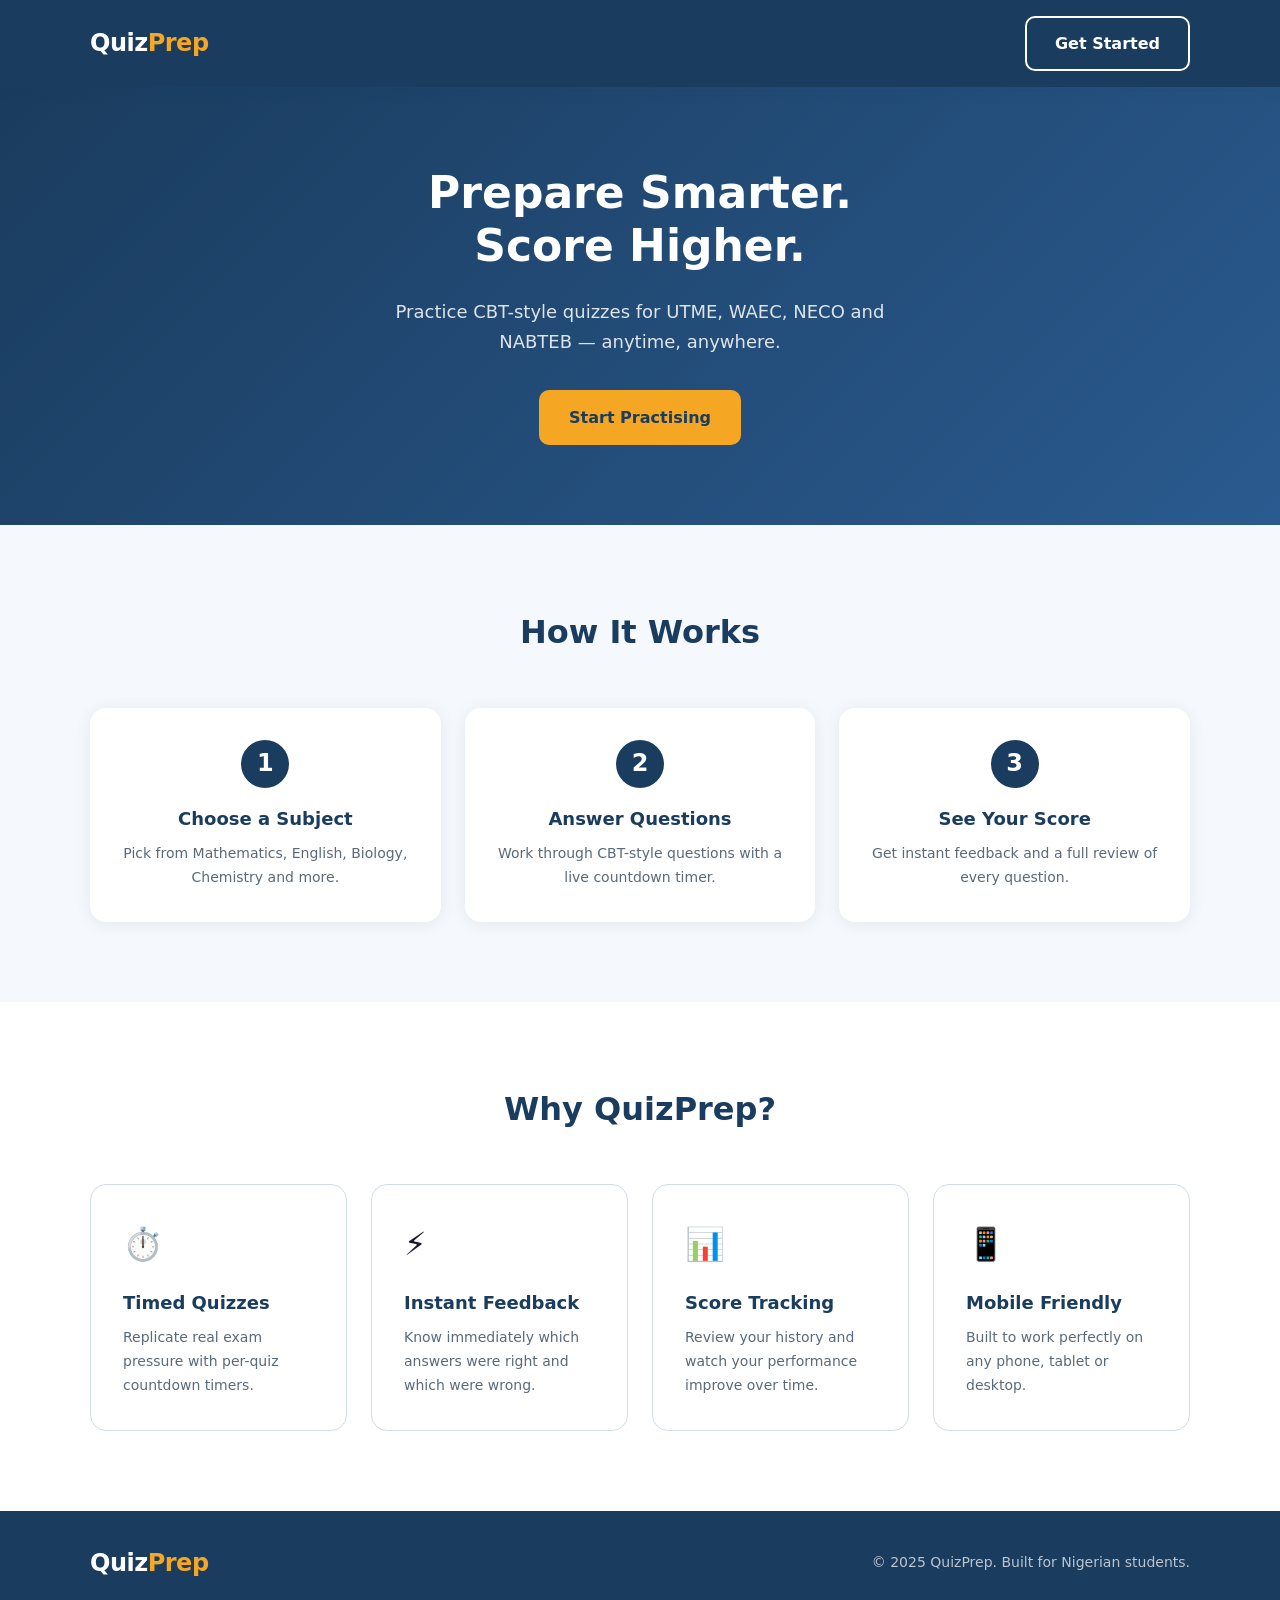
==== index.html @ 582424e6 ""feat: add landing page with hero, how-it-works and features sections"" ====
<!DOCTYPE html>
<html lang="en">
<head>
  <meta charset="UTF-8">
  <meta name="viewport" content="width=device-width, initial-scale=1.0">
  <meta name="description" content="Practice CBT-style quizzes for UTME, WAEC, NECO and NABTEB — anytime, anywhere.">
  <title>QuizPrep | Practice. Prepare. Pass.</title>
  <link rel="stylesheet" href="css/style.css">
</head>
<body>

  <!-- ── Navigation ── -->
  <nav class="nav">
    <div class="container nav__inner">
      <a href="index.html" class="nav__logo">Quiz<span>Prep</span></a>
      <a href="login.html" class="btn btn--outline">Get Started</a>
    </div>
  </nav>

  <!-- ── Hero ── -->
  <header class="hero">
    <div class="container hero__inner">
      <h1 class="hero__title">Prepare Smarter.<br>Score Higher.</h1>
      <p class="hero__sub">
        Practice CBT-style quizzes for UTME, WAEC, NECO and NABTEB —
        anytime, anywhere.
      </p>
      <a href="quiz-select.html" class="btn btn--primary">Start Practising</a>
    </div>
  </header>

  <!-- ── How It Works ── -->
  <section class="section how">
    <div class="container">
      <h2 class="section__title">How It Works</h2>
      <div class="how__grid">

        <div class="how__card">
          <div class="how__num">1</div>
          <h3 class="how__heading">Choose a Subject</h3>
          <p class="how__text">
            Pick from Mathematics, English, Biology, Chemistry and more.
          </p>
        </div>

        <div class="how__card">
          <div class="how__num">2</div>
          <h3 class="how__heading">Answer Questions</h3>
          <p class="how__text">
            Work through CBT-style questions with a live countdown timer.
          </p>
        </div>

        <div class="how__card">
          <div class="how__num">3</div>
          <h3 class="how__heading">See Your Score</h3>
          <p class="how__text">
            Get instant feedback and a full review of every question.
          </p>
        </div>

      </div>
    </div>
  </section>

  <!-- ── Features ── -->
  <section class="section features">
    <div class="container">
      <h2 class="section__title">Why QuizPrep?</h2>
      <div class="features__grid">

        <div class="feature__card">
          <div class="feature__icon">⏱️</div>
          <h3 class="feature__title">Timed Quizzes</h3>
          <p class="feature__text">
            Replicate real exam pressure with per-quiz countdown timers.
          </p>
        </div>

        <div class="feature__card">
          <div class="feature__icon">⚡</div>
          <h3 class="feature__title">Instant Feedback</h3>
          <p class="feature__text">
            Know immediately which answers were right and which were wrong.
          </p>
        </div>

        <div class="feature__card">
          <div class="feature__icon">📊</div>
          <h3 class="feature__title">Score Tracking</h3>
          <p class="feature__text">
            Review your history and watch your performance improve over time.
          </p>
        </div>

        <div class="feature__card">
          <div class="feature__icon">📱</div>
          <h3 class="feature__title">Mobile Friendly</h3>
          <p class="feature__text">
            Built to work perfectly on any phone, tablet or desktop.
          </p>
        </div>

      </div>
    </div>
  </section>

  <!-- ── Footer ── -->
  <footer class="footer">
    <div class="container footer__inner">
      <a href="index.html" class="nav__logo">Quiz<span>Prep</span></a>
      <p class="footer__copy">&copy; 2025 QuizPrep. Built for Nigerian students.</p>
    </div>
  </footer>

</body>
</html>
---- css/style.css ----
/* =============================================
   QUIZPREP — Global Stylesheet
   Stage 1: Landing Page
   ============================================= */

/* ── 1. Design Tokens ── */
:root {
  /* Brand colours */
  --color-primary:       #1A3C5E;
  --color-primary-light: #2a5a8f;
  --color-accent:        #F5A623;
  --color-accent-dark:   #d4891a;

  /* Surface colours */
  --color-bg:            #ffffff;
  --color-bg-alt:        #f5f8fc;
  --color-border:        #d0dce8;

  /* Text colours */
  --color-text:          #1a1a2e;
  --color-text-muted:    #5a6a7a;
  --color-white:         #ffffff;

  /* Typography */
  --font-base: 'Segoe UI', system-ui, -apple-system, sans-serif;
  --fs-sm:   0.875rem;
  --fs-base: 1rem;
  --fs-lg:   1.125rem;
  --fs-xl:   1.5rem;
  --fs-2xl:  2rem;
  --fs-3xl:  2.75rem;

  /* Spacing scale */
  --space-xs:  0.5rem;
  --space-sm:  1rem;
  --space-md:  1.5rem;
  --space-lg:  2rem;
  --space-xl:  3rem;
  --space-2xl: 5rem;

  /* Misc */
  --container-max: 1100px;
  --radius-sm:  6px;
  --radius-md:  10px;
  --radius-lg:  16px;
  --shadow:     0 2px 16px rgba(26, 60, 94, 0.08);
  --transition: 0.2s ease;
}

/* ── 2. Reset ── */
*, *::before, *::after {
  box-sizing: border-box;
  margin: 0;
  padding: 0;
}

html { scroll-behavior: smooth; }

body {
  font-family: var(--font-base);
  font-size: var(--fs-base);
  color: var(--color-text);
  background: var(--color-bg);
  line-height: 1.7;
}

a { text-decoration: none; color: inherit; }
img { max-width: 100%; display: block; }

/* ── 3. Layout Utility ── */
.container {
  width: 90%;
  max-width: var(--container-max);
  margin-inline: auto;
}

/* ── 4. Buttons ── */
.btn {
  display: inline-block;
  padding: 0.75rem 1.75rem;
  border-radius: var(--radius-md);
  font-size: var(--fs-base);
  font-weight: 600;
  cursor: pointer;
  transition: all var(--transition);
  border: 2px solid transparent;
}

.btn--primary {
  background: var(--color-accent);
  color: var(--color-primary);
  border-color: var(--color-accent);
}
.btn--primary:hover {
  background: var(--color-accent-dark);
  border-color: var(--color-accent-dark);
  transform: translateY(-2px);
}

.btn--outline {
  background: transparent;
  color: var(--color-white);
  border-color: var(--color-white);
}
.btn--outline:hover {
  background: var(--color-white);
  color: var(--color-primary);
}

/* ── 5. Navigation ── */
.nav {
  background: var(--color-primary);
  padding: var(--space-sm) 0;
  position: sticky;
  top: 0;
  z-index: 100;
  box-shadow: var(--shadow);
}

.nav__inner {
  display: flex;
  align-items: center;
  justify-content: space-between;
}

.nav__logo {
  font-size: var(--fs-xl);
  font-weight: 800;
  color: var(--color-white);
  letter-spacing: -0.5px;
}
.nav__logo span { color: var(--color-accent); }

/* ── 6. Hero ── */
.hero {
  background: linear-gradient(
    135deg,
    var(--color-primary) 0%,
    var(--color-primary-light) 100%
  );
  color: var(--color-white);
  padding: var(--space-2xl) 0;
  text-align: center;
}

.hero__inner { max-width: 700px; }

.hero__title {
  font-size: var(--fs-3xl);
  font-weight: 800;
  line-height: 1.2;
  margin-bottom: var(--space-md);
}

.hero__sub {
  font-size: var(--fs-lg);
  color: rgba(255, 255, 255, 0.85);
  max-width: 560px;
  margin-inline: auto;
  margin-bottom: var(--space-lg);
}

/* ── 7. Section Base ── */
.section { padding: var(--space-2xl) 0; }

.section__title {
  font-size: var(--fs-2xl);
  font-weight: 700;
  color: var(--color-primary);
  text-align: center;
  margin-bottom: var(--space-xl);
}

/* ── 8. How It Works ── */
.how { background: var(--color-bg-alt); }

.how__grid {
  display: grid;
  grid-template-columns: repeat(auto-fit, minmax(220px, 1fr));
  gap: var(--space-md);
}

.how__card {
  background: var(--color-bg);
  border-radius: var(--radius-lg);
  padding: var(--space-lg);
  text-align: center;
  box-shadow: var(--shadow);
  transition: transform var(--transition);
}
.how__card:hover { transform: translateY(-4px); }

.how__num {
  width: 48px;
  height: 48px;
  border-radius: 50%;
  background: var(--color-primary);
  color: var(--color-white);
  font-size: var(--fs-xl);
  font-weight: 700;
  display: flex;
  align-items: center;
  justify-content: center;
  margin: 0 auto var(--space-sm);
}

.how__heading {
  font-size: var(--fs-lg);
  font-weight: 600;
  color: var(--color-primary);
  margin-bottom: var(--space-xs);
}
.how__text { color: var(--color-text-muted); font-size: var(--fs-sm); }

/* ── 9. Features ── */
.features__grid {
  display: grid;
  grid-template-columns: repeat(auto-fit, minmax(220px, 1fr));
  gap: var(--space-md);
}

.feature__card {
  background: var(--color-bg);
  border: 1px solid var(--color-border);
  border-radius: var(--radius-lg);
  padding: var(--space-lg);
  transition: all var(--transition);
}
.feature__card:hover {
  border-color: var(--color-primary);
  box-shadow: var(--shadow);
  transform: translateY(-2px);
}

.feature__icon { font-size: 2rem; margin-bottom: var(--space-sm); }

.feature__title {
  font-size: var(--fs-lg);
  font-weight: 600;
  color: var(--color-primary);
  margin-bottom: var(--space-xs);
}
.feature__text { color: var(--color-text-muted); font-size: var(--fs-sm); }

/* ── 10. Footer ── */
.footer {
  background: var(--color-primary);
  color: var(--color-white);
  padding: var(--space-lg) 0;
}

.footer__inner {
  display: flex;
  align-items: center;
  justify-content: space-between;
  flex-wrap: wrap;
  gap: var(--space-sm);
}
.footer__copy { color: rgba(255, 255, 255, 0.7); font-size: var(--fs-sm); }

/* ── 11. Responsive ── */
@media (max-width: 600px) {
  .hero__title  { font-size: var(--fs-2xl); }
  .hero__sub    { font-size: var(--fs-base); }
  .section__title { font-size: var(--fs-xl); }
  .footer__inner  {
    flex-direction: column;
    text-align: center;
  }
}
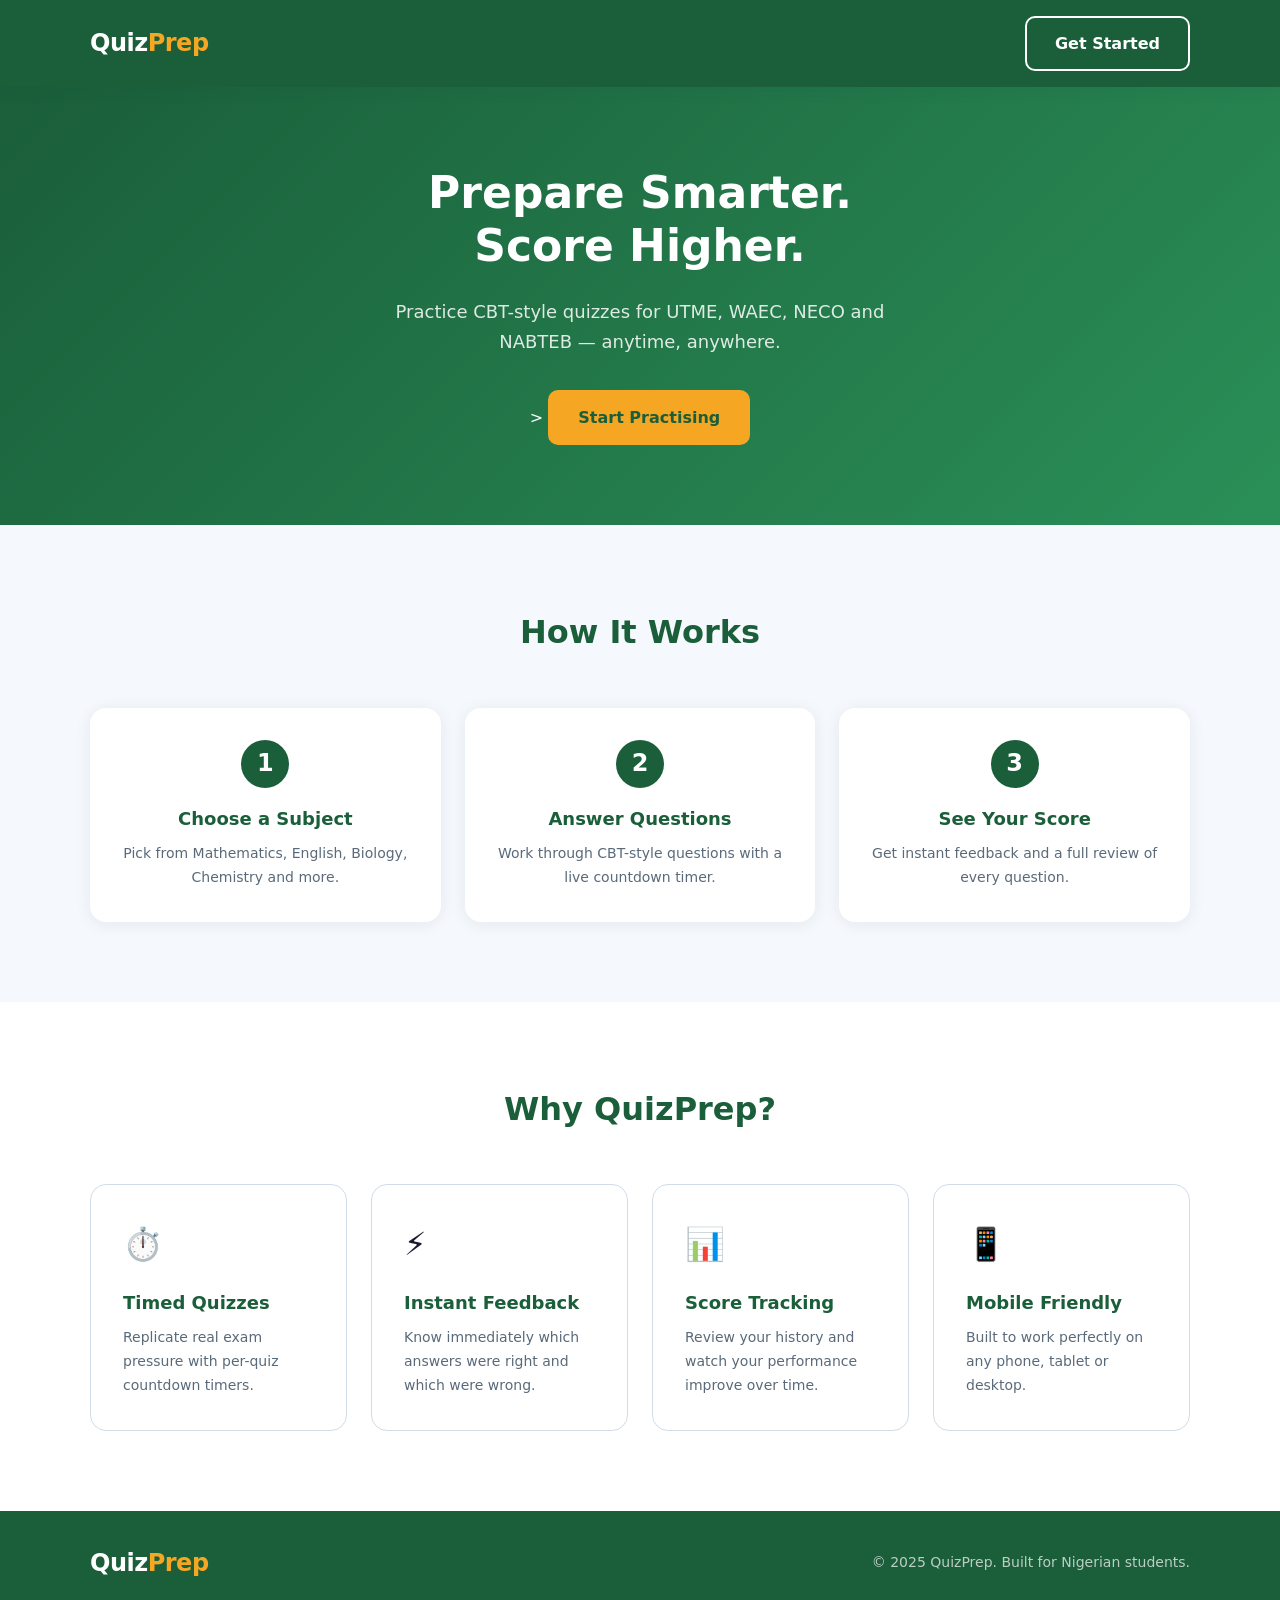
==== commit 4abc7f2b: "feat: add login and registration with localStorage auth and route protection" ====
--- a/index.html
+++ b/index.html
@@ -1,117 +1,127 @@
-<!DOCTYPE html>
+<!doctype html>
 <html lang="en">
-<head>
-  <meta charset="UTF-8">
-  <meta name="viewport" content="width=device-width, initial-scale=1.0">
-  <meta name="description" content="Practice CBT-style quizzes for UTME, WAEC, NECO and NABTEB — anytime, anywhere.">
-  <title>QuizPrep | Practice. Prepare. Pass.</title>
-  <link rel="stylesheet" href="css/style.css">
-</head>
-<body>
+    <head>
+        <meta charset="UTF-8" />
+        <meta name="viewport" content="width=device-width, initial-scale=1.0" />
+        <meta
+            name="description"
+            content="Practice CBT-style quizzes for UTME, WAEC, NECO and NABTEB — anytime, anywhere."
+        />
+        <title>QuizPrep | Practice. Prepare. Pass.</title>
+        <link rel="stylesheet" href="css/style.css" />
+        <script src="js/app.js"></script>
+    </head>
+    <body>
+        <!-- ── Navigation ── -->
+        <nav class="nav">
+            <div class="container nav__inner">
+                <a href="index.html" class="nav__logo">Quiz<span>Prep</span></a>
+                <a href="login.html" class="btn btn--outline">Get Started</a>
+            </div>
+        </nav>
 
-  <!-- ── Navigation ── -->
-  <nav class="nav">
-    <div class="container nav__inner">
-      <a href="index.html" class="nav__logo">Quiz<span>Prep</span></a>
-      <a href="login.html" class="btn btn--outline">Get Started</a>
-    </div>
-  </nav>
+        <!-- ── Hero ── -->
+        <header class="hero">
+            <div class="container hero__inner">
+                <h1 class="hero__title">Prepare Smarter.<br />Score Higher.</h1>
+                <p class="hero__sub">
+                    Practice CBT-style quizzes for UTME, WAEC, NECO and NABTEB —
+                    anytime, anywhere.
+                </p>
+                >
+                <a href="register.html" class="btn btn--primary"
+                    >Start Practising</a
+                >
+            </div>
+        </header>
 
-  <!-- ── Hero ── -->
-  <header class="hero">
-    <div class="container hero__inner">
-      <h1 class="hero__title">Prepare Smarter.<br>Score Higher.</h1>
-      <p class="hero__sub">
-        Practice CBT-style quizzes for UTME, WAEC, NECO and NABTEB —
-        anytime, anywhere.
-      </p>
-      <a href="quiz-select.html" class="btn btn--primary">Start Practising</a>
-    </div>
-  </header>
+        <!-- ── How It Works ── -->
+        <section class="section how">
+            <div class="container">
+                <h2 class="section__title">How It Works</h2>
+                <div class="how__grid">
+                    <div class="how__card">
+                        <div class="how__num">1</div>
+                        <h3 class="how__heading">Choose a Subject</h3>
+                        <p class="how__text">
+                            Pick from Mathematics, English, Biology, Chemistry
+                            and more.
+                        </p>
+                    </div>
 
-  <!-- ── How It Works ── -->
-  <section class="section how">
-    <div class="container">
-      <h2 class="section__title">How It Works</h2>
-      <div class="how__grid">
+                    <div class="how__card">
+                        <div class="how__num">2</div>
+                        <h3 class="how__heading">Answer Questions</h3>
+                        <p class="how__text">
+                            Work through CBT-style questions with a live
+                            countdown timer.
+                        </p>
+                    </div>
 
-        <div class="how__card">
-          <div class="how__num">1</div>
-          <h3 class="how__heading">Choose a Subject</h3>
-          <p class="how__text">
-            Pick from Mathematics, English, Biology, Chemistry and more.
-          </p>
-        </div>
+                    <div class="how__card">
+                        <div class="how__num">3</div>
+                        <h3 class="how__heading">See Your Score</h3>
+                        <p class="how__text">
+                            Get instant feedback and a full review of every
+                            question.
+                        </p>
+                    </div>
+                </div>
+            </div>
+        </section>
 
-        <div class="how__card">
-          <div class="how__num">2</div>
-          <h3 class="how__heading">Answer Questions</h3>
-          <p class="how__text">
-            Work through CBT-style questions with a live countdown timer.
-          </p>
-        </div>
+        <!-- ── Features ── -->
+        <section class="section features">
+            <div class="container">
+                <h2 class="section__title">Why QuizPrep?</h2>
+                <div class="features__grid">
+                    <div class="feature__card">
+                        <div class="feature__icon">⏱️</div>
+                        <h3 class="feature__title">Timed Quizzes</h3>
+                        <p class="feature__text">
+                            Replicate real exam pressure with per-quiz countdown
+                            timers.
+                        </p>
+                    </div>
 
-        <div class="how__card">
-          <div class="how__num">3</div>
-          <h3 class="how__heading">See Your Score</h3>
-          <p class="how__text">
-            Get instant feedback and a full review of every question.
-          </p>
-        </div>
+                    <div class="feature__card">
+                        <div class="feature__icon">⚡</div>
+                        <h3 class="feature__title">Instant Feedback</h3>
+                        <p class="feature__text">
+                            Know immediately which answers were right and which
+                            were wrong.
+                        </p>
+                    </div>
 
-      </div>
-    </div>
-  </section>
+                    <div class="feature__card">
+                        <div class="feature__icon">📊</div>
+                        <h3 class="feature__title">Score Tracking</h3>
+                        <p class="feature__text">
+                            Review your history and watch your performance
+                            improve over time.
+                        </p>
+                    </div>
 
-  <!-- ── Features ── -->
-  <section class="section features">
-    <div class="container">
-      <h2 class="section__title">Why QuizPrep?</h2>
-      <div class="features__grid">
+                    <div class="feature__card">
+                        <div class="feature__icon">📱</div>
+                        <h3 class="feature__title">Mobile Friendly</h3>
+                        <p class="feature__text">
+                            Built to work perfectly on any phone, tablet or
+                            desktop.
+                        </p>
+                    </div>
+                </div>
+            </div>
+        </section>
 
-        <div class="feature__card">
-          <div class="feature__icon">⏱️</div>
-          <h3 class="feature__title">Timed Quizzes</h3>
-          <p class="feature__text">
-            Replicate real exam pressure with per-quiz countdown timers.
-          </p>
-        </div>
-
-        <div class="feature__card">
-          <div class="feature__icon">⚡</div>
-          <h3 class="feature__title">Instant Feedback</h3>
-          <p class="feature__text">
-            Know immediately which answers were right and which were wrong.
-          </p>
-        </div>
-
-        <div class="feature__card">
-          <div class="feature__icon">📊</div>
-          <h3 class="feature__title">Score Tracking</h3>
-          <p class="feature__text">
-            Review your history and watch your performance improve over time.
-          </p>
-        </div>
-
-        <div class="feature__card">
-          <div class="feature__icon">📱</div>
-          <h3 class="feature__title">Mobile Friendly</h3>
-          <p class="feature__text">
-            Built to work perfectly on any phone, tablet or desktop.
-          </p>
-        </div>
-
-      </div>
-    </div>
-  </section>
-
-  <!-- ── Footer ── -->
-  <footer class="footer">
-    <div class="container footer__inner">
-      <a href="index.html" class="nav__logo">Quiz<span>Prep</span></a>
-      <p class="footer__copy">&copy; 2025 QuizPrep. Built for Nigerian students.</p>
-    </div>
-  </footer>
-
-</body>
-</html>+        <!-- ── Footer ── -->
+        <footer class="footer">
+            <div class="container footer__inner">
+                <a href="index.html" class="nav__logo">Quiz<span>Prep</span></a>
+                <p class="footer__copy">
+                    &copy; 2025 QuizPrep. Built for Nigerian students.
+                </p>
+            </div>
+        </footer>
+    </body>
+</html>
--- a/css/style.css
+++ b/css/style.css
@@ -5,9 +5,9 @@
 
 /* ── 1. Design Tokens ── */
 :root {
-  /* Brand colours */
-  --color-primary:       #1A3C5E;
-  --color-primary-light: #2a5a8f;
+   /* Brand colours */
+  --color-primary:       #1A5E3A;
+  --color-primary-light: #2a8f57;
   --color-accent:        #F5A623;
   --color-accent-dark:   #d4891a;
 
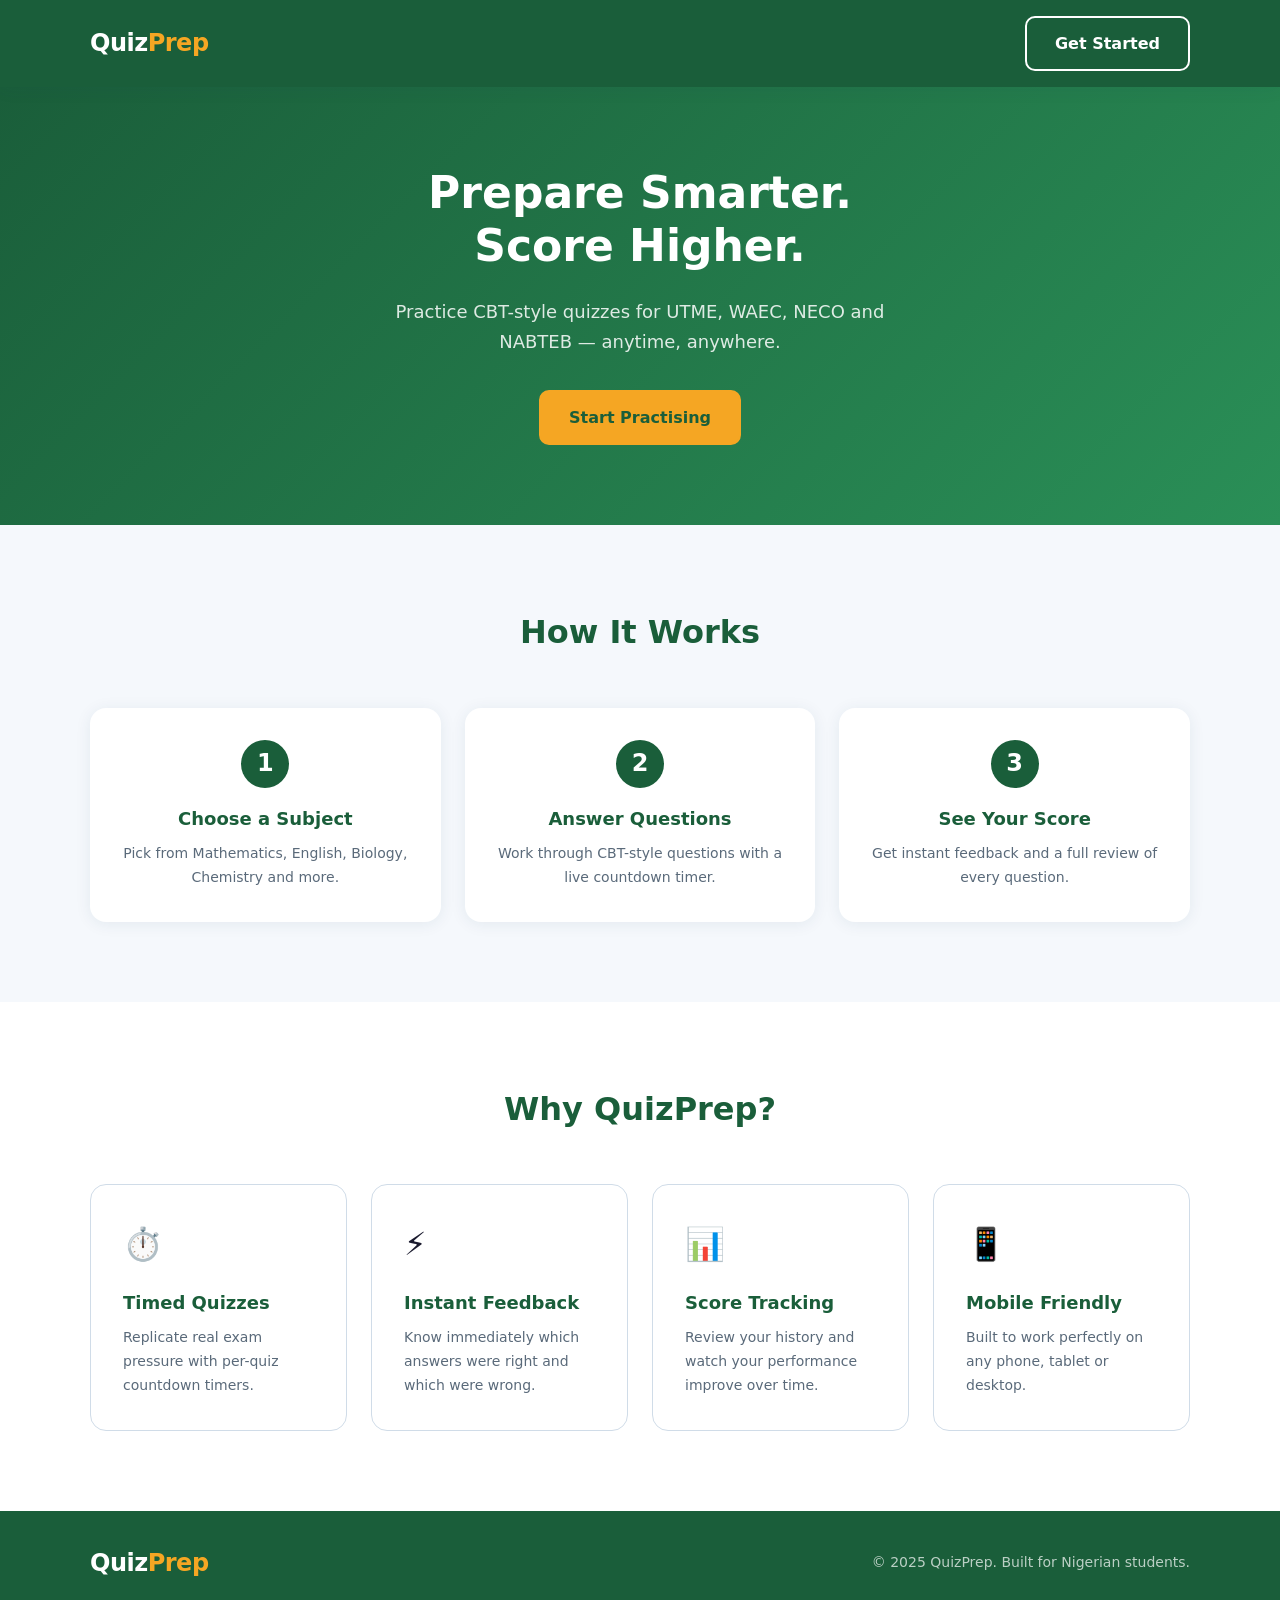
==== commit 6c71c3b0: "feat: update some files." ====
--- a/index.html
+++ b/index.html
@@ -28,7 +28,6 @@
                     Practice CBT-style quizzes for UTME, WAEC, NECO and NABTEB —
                     anytime, anywhere.
                 </p>
-                >
                 <a href="register.html" class="btn btn--primary"
                     >Start Practising</a
                 >
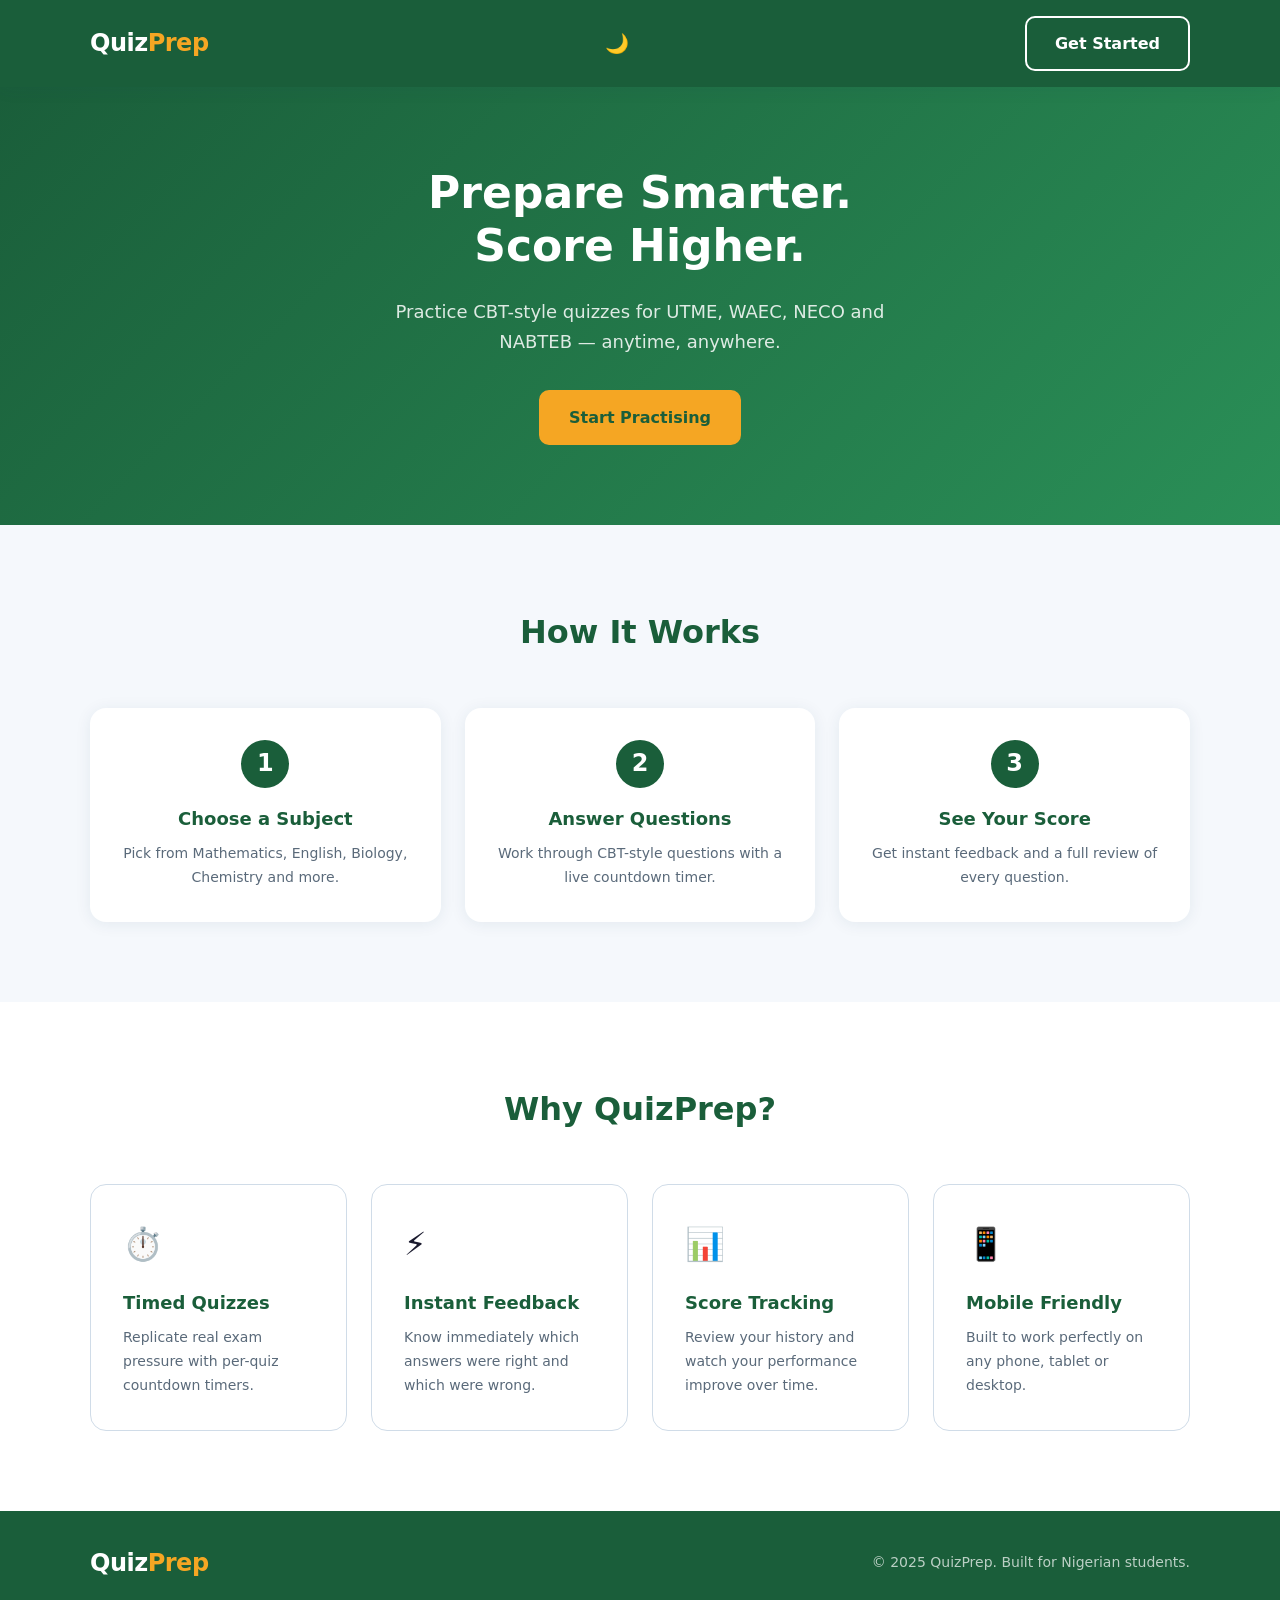
==== commit 1b7fc7b5: "feat: add PWA manifest and service worker for offline support" ====
--- a/index.html
+++ b/index.html
@@ -10,7 +10,9 @@
         <title>QuizPrep | Practice. Prepare. Pass.</title>
         <link rel="stylesheet" href="css/style.css" />
         <script src="js/app.js"></script>
-    </head>
+      <link rel="manifest" href="manifest.json">
+  <meta name="theme-color" content="#1A5E3A">
+</head>
     <body>
         <!-- ── Navigation ── -->
         <nav class="nav">
--- a/css/style.css
+++ b/css/style.css
@@ -5,266 +5,491 @@
 
 /* ── 1. Design Tokens ── */
 :root {
-   /* Brand colours */
-  --color-primary:       #1A5E3A;
-  --color-primary-light: #2a8f57;
-  --color-accent:        #F5A623;
-  --color-accent-dark:   #d4891a;
-
-  /* Surface colours */
-  --color-bg:            #ffffff;
-  --color-bg-alt:        #f5f8fc;
-  --color-border:        #d0dce8;
-
-  /* Text colours */
-  --color-text:          #1a1a2e;
-  --color-text-muted:    #5a6a7a;
-  --color-white:         #ffffff;
-
-  /* Typography */
-  --font-base: 'Segoe UI', system-ui, -apple-system, sans-serif;
-  --fs-sm:   0.875rem;
-  --fs-base: 1rem;
-  --fs-lg:   1.125rem;
-  --fs-xl:   1.5rem;
-  --fs-2xl:  2rem;
-  --fs-3xl:  2.75rem;
-
-  /* Spacing scale */
-  --space-xs:  0.5rem;
-  --space-sm:  1rem;
-  --space-md:  1.5rem;
-  --space-lg:  2rem;
-  --space-xl:  3rem;
-  --space-2xl: 5rem;
-
-  /* Misc */
-  --container-max: 1100px;
-  --radius-sm:  6px;
-  --radius-md:  10px;
-  --radius-lg:  16px;
-  --shadow:     0 2px 16px rgba(26, 60, 94, 0.08);
-  --transition: 0.2s ease;
+    /* Brand colours */
+    --color-primary: #1a5e3a;
+    --color-primary-light: #2a8f57;
+    --color-accent: #f5a623;
+    --color-accent-dark: #d4891a;
+
+    /* Surface colours */
+    --color-bg: #ffffff;
+    --color-bg-alt: #f5f8fc;
+    --color-border: #d0dce8;
+
+    /* Text colours */
+    --color-text: #1a1a2e;
+    --color-text-muted: #5a6a7a;
+    --color-white: #ffffff;
+
+    /* Typography */
+    --font-base: "Segoe UI", system-ui, -apple-system, sans-serif;
+    --fs-sm: 0.875rem;
+    --fs-base: 1rem;
+    --fs-lg: 1.125rem;
+    --fs-xl: 1.5rem;
+    --fs-2xl: 2rem;
+    --fs-3xl: 2.75rem;
+
+    /* Spacing scale */
+    --space-xs: 0.5rem;
+    --space-sm: 1rem;
+    --space-md: 1.5rem;
+    --space-lg: 2rem;
+    --space-xl: 3rem;
+    --space-2xl: 5rem;
+
+    /* Misc */
+    --container-max: 1100px;
+    --radius-sm: 6px;
+    --radius-md: 10px;
+    --radius-lg: 16px;
+    --shadow: 0 2px 16px rgba(26, 60, 94, 0.08);
+    --transition: 0.2s ease;
+}
+
+/* ── Dark Mode Theme ── */
+:root.dark {
+    /* Brand */
+    --color-primary: #4ade80;
+    --color-primary-light: #22c55e;
+    --color-accent: #fbbf24;
+    --color-accent-dark: #f59e0b;
+
+    /* Surfaces */
+    --color-bg: #0f1117;
+    --color-bg-alt: #1a1f2e;
+    --color-border: #2d3748;
+
+    /* Text */
+    --color-text: #e8eaf0;
+    --color-text-muted: #94a3b8;
+    --color-white: #ffffff;
+
+    /* Shadow */
+    --shadow: 0 2px 16px rgba(0, 0, 0, 0.4);
+}
+
+/* =============================================
+   DARK MODE COMPONENT OVERRIDES
+   ============================================= */
+
+/* ── Navigation ── */
+:root.dark .nav {
+  background: #111827;
+  border-bottom: 1px solid var(--color-border);
+}
+
+/* ── Buttons ── */
+:root.dark .btn--outline {
+  color: var(--color-white);
+  border-color: rgba(255, 255, 255, 0.35);
+}
+:root.dark .btn--outline:hover {
+  background: rgba(255, 255, 255, 0.08);
+  color: var(--color-white);
+}
+
+:root.dark .btn--outline-dark {
+  color: var(--color-text);
+  border-color: var(--color-border);
+}
+:root.dark .btn--outline-dark:hover {
+  background: var(--color-bg-alt);
+}
+
+/* ── Cards ── */
+:root.dark .how__card,
+:root.dark .feature__card,
+:root.dark .subject-card,
+:root.dark .quiz-card,
+:root.dark .auth-card,
+:root.dark .hist-stat-card,
+:root.dark .modal {
+  background: #1e2537;
+  border-color: var(--color-border);
+}
+
+/* ── Quiz options ── */
+:root.dark .option-btn {
+  background: #1e2537;
+  border-color: var(--color-border);
+  color: var(--color-text);
+}
+:root.dark .option-btn:hover {
+  background: #252d42;
+  border-color: var(--color-primary);
+}
+:root.dark .option-btn.selected {
+  background: rgba(74, 222, 128, 0.1);
+  border-color: var(--color-primary);
+  color: var(--color-primary);
+}
+:root.dark .option-btn.selected .option-label {
+  background: var(--color-primary);
+  border-color: var(--color-primary);
+  color: #0f1117;
+}
+
+/* ── Form inputs ── */
+:root.dark .form-input {
+  background: #1e2537;
+  border-color: var(--color-border);
+  color: var(--color-text);
+}
+:root.dark .form-input:focus {
+  border-color: var(--color-primary);
+  box-shadow: 0 0 0 3px rgba(74, 222, 128, 0.15);
+}
+:root.dark .form-input::placeholder {
+  color: #4a5568;
+}
+
+/* ── Select dropdowns ── */
+:root.dark .history-select {
+  background: #1e2537;
+  border-color: var(--color-border);
+  color: var(--color-text);
+}
+
+/* ── Table ── */
+:root.dark .history-table thead tr {
+  background: #111827;
+}
+:root.dark .history-table tbody tr:hover {
+  background: #1e2537;
+}
+:root.dark .history-table-wrap {
+  border-color: var(--color-border);
+}
+
+/* ── Review cards ── */
+:root.dark .review-card {
+  background: #1e2537;
+  border-color: var(--color-border);
+}
+:root.dark .review-card__header {
+  background: #252d42;
+}
+:root.dark .review-option {
+  background: #1e2537;
+  border-color: var(--color-border);
+  color: var(--color-text);
+}
+
+/* ── Score ring track ── */
+:root.dark .score-ring__track {
+  stroke: rgba(255, 255, 255, 0.08);
+}
+
+/* ── Modal overlay ── */
+:root.dark .modal-overlay {
+  background: rgba(0, 0, 0, 0.7);
+}
+
+/* ── Filter buttons (quiz select + results) ── */
+:root.dark .filter-btn,
+:root.dark .review-filter {
+  border-color: var(--color-border);
+  color: var(--color-text-muted);
+}
+:root.dark .filter-btn.active,
+:root.dark .review-filter.active {
+  background: var(--color-primary);
+  border-color: var(--color-primary);
+  color: #0f1117;
+}
+
+/* ── Auth pages ── */
+:root.dark .auth-page {
+  background: #0f1117;
+}
+:root.dark .auth-error {
+  background: rgba(220, 38, 38, 0.15);
+  border-color: rgba(220, 38, 38, 0.3);
+}
+:root.dark .auth-success {
+  background: rgba(34, 197, 94, 0.15);
+  border-color: rgba(34, 197, 94, 0.3);
+}
+
+/* ── Footer ── */
+:root.dark .footer {
+  background: #111827;
+  border-top: 1px solid var(--color-border);
+}
+
+/* ── Dark mode toggle button in nav ── */
+.theme-toggle {
+  background: none;
+  border: none;
+  cursor: pointer;
+  font-size: 1.2rem;
+  padding: 4px 8px;
+  border-radius: var(--radius-sm);
+  transition: background var(--transition);
+  line-height: 1;
+  color: var(--color-white);
+}
+.theme-toggle:hover {
+  background: rgba(255, 255, 255, 0.12);
 }
 
 /* ── 2. Reset ── */
-*, *::before, *::after {
-  box-sizing: border-box;
-  margin: 0;
-  padding: 0;
-}
-
-html { scroll-behavior: smooth; }
+*,
+*::before,
+*::after {
+    box-sizing: border-box;
+    margin: 0;
+    padding: 0;
+}
+
+html {
+    scroll-behavior: smooth;
+}
 
 body {
-  font-family: var(--font-base);
-  font-size: var(--fs-base);
-  color: var(--color-text);
-  background: var(--color-bg);
-  line-height: 1.7;
-}
-
-a { text-decoration: none; color: inherit; }
-img { max-width: 100%; display: block; }
+    font-family: var(--font-base);
+    font-size: var(--fs-base);
+    color: var(--color-text);
+    background: var(--color-bg);
+    line-height: 1.7;
+}
+
+a {
+    text-decoration: none;
+    color: inherit;
+}
+img {
+    max-width: 100%;
+    display: block;
+}
 
 /* ── 3. Layout Utility ── */
 .container {
-  width: 90%;
-  max-width: var(--container-max);
-  margin-inline: auto;
+    width: 90%;
+    max-width: var(--container-max);
+    margin-inline: auto;
 }
 
 /* ── 4. Buttons ── */
 .btn {
-  display: inline-block;
-  padding: 0.75rem 1.75rem;
-  border-radius: var(--radius-md);
-  font-size: var(--fs-base);
-  font-weight: 600;
-  cursor: pointer;
-  transition: all var(--transition);
-  border: 2px solid transparent;
+    display: inline-block;
+    padding: 0.75rem 1.75rem;
+    border-radius: var(--radius-md);
+    font-size: var(--fs-base);
+    font-weight: 600;
+    cursor: pointer;
+    transition: all var(--transition);
+    border: 2px solid transparent;
 }
 
 .btn--primary {
-  background: var(--color-accent);
-  color: var(--color-primary);
-  border-color: var(--color-accent);
+    background: var(--color-accent);
+    color: var(--color-primary);
+    border-color: var(--color-accent);
 }
 .btn--primary:hover {
-  background: var(--color-accent-dark);
-  border-color: var(--color-accent-dark);
-  transform: translateY(-2px);
+    background: var(--color-accent-dark);
+    border-color: var(--color-accent-dark);
+    transform: translateY(-2px);
 }
 
 .btn--outline {
-  background: transparent;
-  color: var(--color-white);
-  border-color: var(--color-white);
+    background: transparent;
+    color: var(--color-white);
+    border-color: var(--color-white);
 }
 .btn--outline:hover {
-  background: var(--color-white);
-  color: var(--color-primary);
+    background: var(--color-white);
+    color: var(--color-primary);
 }
 
 /* ── 5. Navigation ── */
 .nav {
-  background: var(--color-primary);
-  padding: var(--space-sm) 0;
-  position: sticky;
-  top: 0;
-  z-index: 100;
-  box-shadow: var(--shadow);
+    background: var(--color-primary);
+    padding: var(--space-sm) 0;
+    position: sticky;
+    top: 0;
+    z-index: 100;
+    box-shadow: var(--shadow);
 }
 
 .nav__inner {
-  display: flex;
-  align-items: center;
-  justify-content: space-between;
+    display: flex;
+    align-items: center;
+    justify-content: space-between;
 }
 
 .nav__logo {
-  font-size: var(--fs-xl);
-  font-weight: 800;
-  color: var(--color-white);
-  letter-spacing: -0.5px;
-}
-.nav__logo span { color: var(--color-accent); }
+    font-size: var(--fs-xl);
+    font-weight: 800;
+    color: var(--color-white);
+    letter-spacing: -0.5px;
+}
+.nav__logo span {
+    color: var(--color-accent);
+}
 
 /* ── 6. Hero ── */
 .hero {
-  background: linear-gradient(
-    135deg,
-    var(--color-primary) 0%,
-    var(--color-primary-light) 100%
-  );
-  color: var(--color-white);
-  padding: var(--space-2xl) 0;
-  text-align: center;
-}
-
-.hero__inner { max-width: 700px; }
+    background: linear-gradient(
+        135deg,
+        var(--color-primary) 0%,
+        var(--color-primary-light) 100%
+    );
+    color: var(--color-white);
+    padding: var(--space-2xl) 0;
+    text-align: center;
+}
+
+.hero__inner {
+    max-width: 700px;
+}
 
 .hero__title {
-  font-size: var(--fs-3xl);
-  font-weight: 800;
-  line-height: 1.2;
-  margin-bottom: var(--space-md);
+    font-size: var(--fs-3xl);
+    font-weight: 800;
+    line-height: 1.2;
+    margin-bottom: var(--space-md);
 }
 
 .hero__sub {
-  font-size: var(--fs-lg);
-  color: rgba(255, 255, 255, 0.85);
-  max-width: 560px;
-  margin-inline: auto;
-  margin-bottom: var(--space-lg);
+    font-size: var(--fs-lg);
+    color: rgba(255, 255, 255, 0.85);
+    max-width: 560px;
+    margin-inline: auto;
+    margin-bottom: var(--space-lg);
 }
 
 /* ── 7. Section Base ── */
-.section { padding: var(--space-2xl) 0; }
+.section {
+    padding: var(--space-2xl) 0;
+}
 
 .section__title {
-  font-size: var(--fs-2xl);
-  font-weight: 700;
-  color: var(--color-primary);
-  text-align: center;
-  margin-bottom: var(--space-xl);
+    font-size: var(--fs-2xl);
+    font-weight: 700;
+    color: var(--color-primary);
+    text-align: center;
+    margin-bottom: var(--space-xl);
 }
 
 /* ── 8. How It Works ── */
-.how { background: var(--color-bg-alt); }
+.how {
+    background: var(--color-bg-alt);
+}
 
 .how__grid {
-  display: grid;
-  grid-template-columns: repeat(auto-fit, minmax(220px, 1fr));
-  gap: var(--space-md);
+    display: grid;
+    grid-template-columns: repeat(auto-fit, minmax(220px, 1fr));
+    gap: var(--space-md);
 }
 
 .how__card {
-  background: var(--color-bg);
-  border-radius: var(--radius-lg);
-  padding: var(--space-lg);
-  text-align: center;
-  box-shadow: var(--shadow);
-  transition: transform var(--transition);
-}
-.how__card:hover { transform: translateY(-4px); }
+    background: var(--color-bg);
+    border-radius: var(--radius-lg);
+    padding: var(--space-lg);
+    text-align: center;
+    box-shadow: var(--shadow);
+    transition: transform var(--transition);
+}
+.how__card:hover {
+    transform: translateY(-4px);
+}
 
 .how__num {
-  width: 48px;
-  height: 48px;
-  border-radius: 50%;
-  background: var(--color-primary);
-  color: var(--color-white);
-  font-size: var(--fs-xl);
-  font-weight: 700;
-  display: flex;
-  align-items: center;
-  justify-content: center;
-  margin: 0 auto var(--space-sm);
+    width: 48px;
+    height: 48px;
+    border-radius: 50%;
+    background: var(--color-primary);
+    color: var(--color-white);
+    font-size: var(--fs-xl);
+    font-weight: 700;
+    display: flex;
+    align-items: center;
+    justify-content: center;
+    margin: 0 auto var(--space-sm);
 }
 
 .how__heading {
-  font-size: var(--fs-lg);
-  font-weight: 600;
-  color: var(--color-primary);
-  margin-bottom: var(--space-xs);
-}
-.how__text { color: var(--color-text-muted); font-size: var(--fs-sm); }
+    font-size: var(--fs-lg);
+    font-weight: 600;
+    color: var(--color-primary);
+    margin-bottom: var(--space-xs);
+}
+.how__text {
+    color: var(--color-text-muted);
+    font-size: var(--fs-sm);
+}
 
 /* ── 9. Features ── */
 .features__grid {
-  display: grid;
-  grid-template-columns: repeat(auto-fit, minmax(220px, 1fr));
-  gap: var(--space-md);
+    display: grid;
+    grid-template-columns: repeat(auto-fit, minmax(220px, 1fr));
+    gap: var(--space-md);
 }
 
 .feature__card {
-  background: var(--color-bg);
-  border: 1px solid var(--color-border);
-  border-radius: var(--radius-lg);
-  padding: var(--space-lg);
-  transition: all var(--transition);
+    background: var(--color-bg);
+    border: 1px solid var(--color-border);
+    border-radius: var(--radius-lg);
+    padding: var(--space-lg);
+    transition: all var(--transition);
 }
 .feature__card:hover {
-  border-color: var(--color-primary);
-  box-shadow: var(--shadow);
-  transform: translateY(-2px);
-}
-
-.feature__icon { font-size: 2rem; margin-bottom: var(--space-sm); }
+    border-color: var(--color-primary);
+    box-shadow: var(--shadow);
+    transform: translateY(-2px);
+}
+
+.feature__icon {
+    font-size: 2rem;
+    margin-bottom: var(--space-sm);
+}
 
 .feature__title {
-  font-size: var(--fs-lg);
-  font-weight: 600;
-  color: var(--color-primary);
-  margin-bottom: var(--space-xs);
-}
-.feature__text { color: var(--color-text-muted); font-size: var(--fs-sm); }
+    font-size: var(--fs-lg);
+    font-weight: 600;
+    color: var(--color-primary);
+    margin-bottom: var(--space-xs);
+}
+.feature__text {
+    color: var(--color-text-muted);
+    font-size: var(--fs-sm);
+}
 
 /* ── 10. Footer ── */
 .footer {
-  background: var(--color-primary);
-  color: var(--color-white);
-  padding: var(--space-lg) 0;
+    background: var(--color-primary);
+    color: var(--color-white);
+    padding: var(--space-lg) 0;
 }
 
 .footer__inner {
-  display: flex;
-  align-items: center;
-  justify-content: space-between;
-  flex-wrap: wrap;
-  gap: var(--space-sm);
-}
-.footer__copy { color: rgba(255, 255, 255, 0.7); font-size: var(--fs-sm); }
+    display: flex;
+    align-items: center;
+    justify-content: space-between;
+    flex-wrap: wrap;
+    gap: var(--space-sm);
+}
+.footer__copy {
+    color: rgba(255, 255, 255, 0.7);
+    font-size: var(--fs-sm);
+}
 
 /* ── 11. Responsive ── */
 @media (max-width: 600px) {
-  .hero__title  { font-size: var(--fs-2xl); }
-  .hero__sub    { font-size: var(--fs-base); }
-  .section__title { font-size: var(--fs-xl); }
-  .footer__inner  {
-    flex-direction: column;
-    text-align: center;
-  }
-}+    .hero__title {
+        font-size: var(--fs-2xl);
+    }
+    .hero__sub {
+        font-size: var(--fs-base);
+    }
+    .section__title {
+        font-size: var(--fs-xl);
+    }
+    .footer__inner {
+        flex-direction: column;
+        text-align: center;
+    }
+}
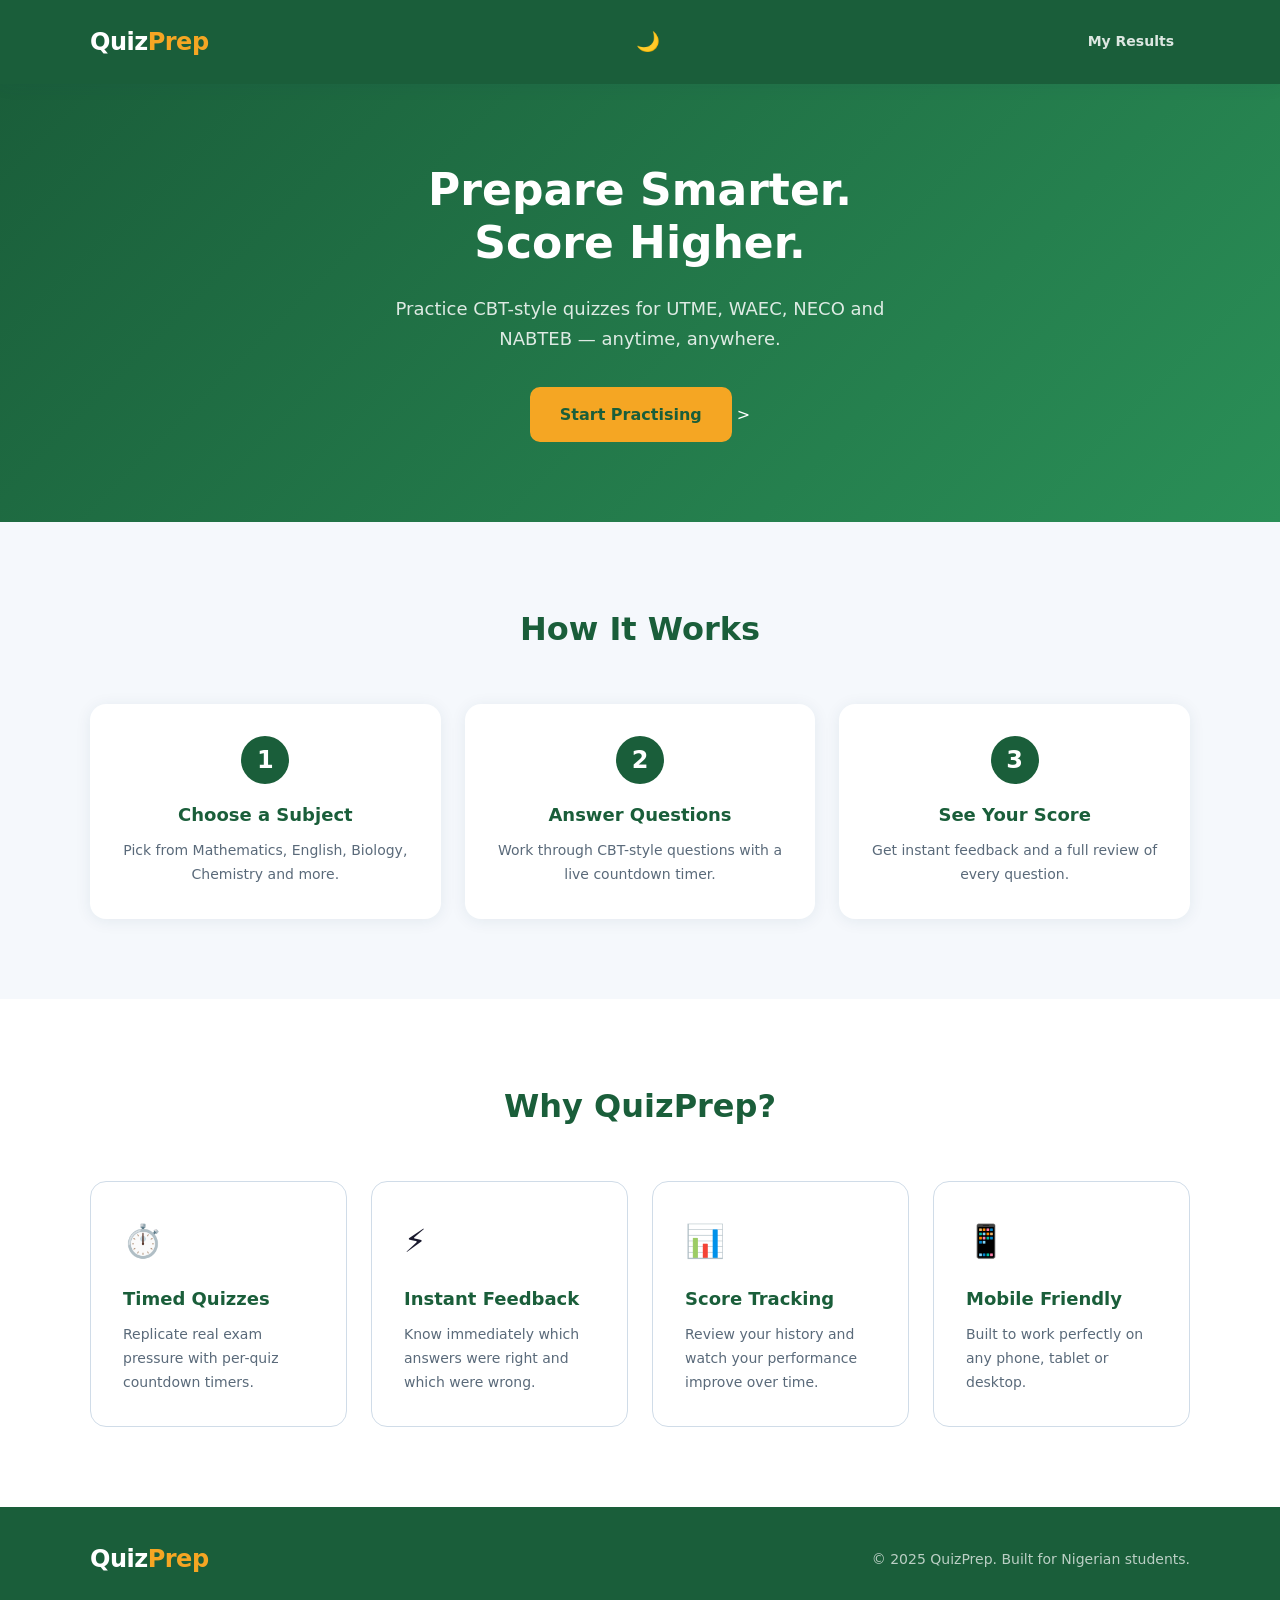
==== commit 04e3ea6c: "feat: remove authentication, app now open to all users" ====
--- a/index.html
+++ b/index.html
@@ -5,20 +5,44 @@
         <meta name="viewport" content="width=device-width, initial-scale=1.0" />
         <meta
             name="description"
-            content="Practice CBT-style quizzes for UTME, WAEC, NECO and NABTEB — anytime, anywhere."
+            content="Practice CBT-style quizzes for UTME, WAEC, NECO and NABTEB."
         />
+        <meta
+            property="og:title"
+            content="QuizPrep | Practice. Prepare. Pass."
+        />
+        <meta
+            property="og:description"
+            content="Practice CBT-style quizzes for UTME, WAEC, NECO and NABTEB."
+        />
+        <meta property="og:type" content="website" />
+        <meta property="og:image" content="icons/icon-512.svg" />
+        <meta name="twitter:card" content="summary" />
+        <meta name="twitter:title" content="QuizPrep" />
+        <meta
+            name="twitter:description"
+            content="Practice CBT-style quizzes for UTME, WAEC, NECO and NABTEB."
+        />
+
         <title>QuizPrep | Practice. Prepare. Pass.</title>
         <link rel="stylesheet" href="css/style.css" />
         <script src="js/app.js"></script>
-      <link rel="manifest" href="manifest.json">
-  <meta name="theme-color" content="#1A5E3A">
-</head>
+        <link rel="manifest" href="manifest.json" />
+        <meta name="theme-color" content="#1A5E3A" />
+    </head>
     <body>
         <!-- ── Navigation ── -->
         <nav class="nav">
             <div class="container nav__inner">
-                <a href="index.html" class="nav__logo">Quiz<span>Prep</span></a>
-                <a href="login.html" class="btn btn--outline">Get Started</a>
+                <a
+                    href="index.html"
+                    class="nav__logo"
+                    aria-label="QuizPrep home"
+                    >Quiz<span>Prep</span></a
+                >
+                <a href="quiz-select.html" class="btn btn--outline"
+                    >Get Started</a
+                >
             </div>
         </nav>
 
@@ -30,8 +54,9 @@
                     Practice CBT-style quizzes for UTME, WAEC, NECO and NABTEB —
                     anytime, anywhere.
                 </p>
-                <a href="register.html" class="btn btn--primary"
+                <a href="quiz-select.html" class="btn btn--primary"
                     >Start Practising</a
+                >
                 >
             </div>
         </header>
--- a/css/style.css
+++ b/css/style.css
@@ -75,26 +75,26 @@
 
 /* ── Navigation ── */
 :root.dark .nav {
-  background: #111827;
-  border-bottom: 1px solid var(--color-border);
+    background: #111827;
+    border-bottom: 1px solid var(--color-border);
 }
 
 /* ── Buttons ── */
 :root.dark .btn--outline {
-  color: var(--color-white);
-  border-color: rgba(255, 255, 255, 0.35);
+    color: var(--color-white);
+    border-color: rgba(255, 255, 255, 0.35);
 }
 :root.dark .btn--outline:hover {
-  background: rgba(255, 255, 255, 0.08);
-  color: var(--color-white);
+    background: rgba(255, 255, 255, 0.08);
+    color: var(--color-white);
 }
 
 :root.dark .btn--outline-dark {
-  color: var(--color-text);
-  border-color: var(--color-border);
+    color: var(--color-text);
+    border-color: var(--color-border);
 }
 :root.dark .btn--outline-dark:hover {
-  background: var(--color-bg-alt);
+    background: var(--color-bg-alt);
 }
 
 /* ── Cards ── */
@@ -105,133 +105,133 @@
 :root.dark .auth-card,
 :root.dark .hist-stat-card,
 :root.dark .modal {
-  background: #1e2537;
-  border-color: var(--color-border);
+    background: #1e2537;
+    border-color: var(--color-border);
 }
 
 /* ── Quiz options ── */
 :root.dark .option-btn {
-  background: #1e2537;
-  border-color: var(--color-border);
-  color: var(--color-text);
+    background: #1e2537;
+    border-color: var(--color-border);
+    color: var(--color-text);
 }
 :root.dark .option-btn:hover {
-  background: #252d42;
-  border-color: var(--color-primary);
+    background: #252d42;
+    border-color: var(--color-primary);
 }
 :root.dark .option-btn.selected {
-  background: rgba(74, 222, 128, 0.1);
-  border-color: var(--color-primary);
-  color: var(--color-primary);
+    background: rgba(74, 222, 128, 0.1);
+    border-color: var(--color-primary);
+    color: var(--color-primary);
 }
 :root.dark .option-btn.selected .option-label {
-  background: var(--color-primary);
-  border-color: var(--color-primary);
-  color: #0f1117;
+    background: var(--color-primary);
+    border-color: var(--color-primary);
+    color: #0f1117;
 }
 
 /* ── Form inputs ── */
 :root.dark .form-input {
-  background: #1e2537;
-  border-color: var(--color-border);
-  color: var(--color-text);
+    background: #1e2537;
+    border-color: var(--color-border);
+    color: var(--color-text);
 }
 :root.dark .form-input:focus {
-  border-color: var(--color-primary);
-  box-shadow: 0 0 0 3px rgba(74, 222, 128, 0.15);
+    border-color: var(--color-primary);
+    box-shadow: 0 0 0 3px rgba(74, 222, 128, 0.15);
 }
 :root.dark .form-input::placeholder {
-  color: #4a5568;
+    color: #4a5568;
 }
 
 /* ── Select dropdowns ── */
 :root.dark .history-select {
-  background: #1e2537;
-  border-color: var(--color-border);
-  color: var(--color-text);
+    background: #1e2537;
+    border-color: var(--color-border);
+    color: var(--color-text);
 }
 
 /* ── Table ── */
 :root.dark .history-table thead tr {
-  background: #111827;
+    background: #111827;
 }
 :root.dark .history-table tbody tr:hover {
-  background: #1e2537;
+    background: #1e2537;
 }
 :root.dark .history-table-wrap {
-  border-color: var(--color-border);
+    border-color: var(--color-border);
 }
 
 /* ── Review cards ── */
 :root.dark .review-card {
-  background: #1e2537;
-  border-color: var(--color-border);
+    background: #1e2537;
+    border-color: var(--color-border);
 }
 :root.dark .review-card__header {
-  background: #252d42;
+    background: #252d42;
 }
 :root.dark .review-option {
-  background: #1e2537;
-  border-color: var(--color-border);
-  color: var(--color-text);
+    background: #1e2537;
+    border-color: var(--color-border);
+    color: var(--color-text);
 }
 
 /* ── Score ring track ── */
 :root.dark .score-ring__track {
-  stroke: rgba(255, 255, 255, 0.08);
+    stroke: rgba(255, 255, 255, 0.08);
 }
 
 /* ── Modal overlay ── */
 :root.dark .modal-overlay {
-  background: rgba(0, 0, 0, 0.7);
+    background: rgba(0, 0, 0, 0.7);
 }
 
 /* ── Filter buttons (quiz select + results) ── */
 :root.dark .filter-btn,
 :root.dark .review-filter {
-  border-color: var(--color-border);
-  color: var(--color-text-muted);
+    border-color: var(--color-border);
+    color: var(--color-text-muted);
 }
 :root.dark .filter-btn.active,
 :root.dark .review-filter.active {
-  background: var(--color-primary);
-  border-color: var(--color-primary);
-  color: #0f1117;
+    background: var(--color-primary);
+    border-color: var(--color-primary);
+    color: #0f1117;
 }
 
 /* ── Auth pages ── */
 :root.dark .auth-page {
-  background: #0f1117;
+    background: #0f1117;
 }
 :root.dark .auth-error {
-  background: rgba(220, 38, 38, 0.15);
-  border-color: rgba(220, 38, 38, 0.3);
+    background: rgba(220, 38, 38, 0.15);
+    border-color: rgba(220, 38, 38, 0.3);
 }
 :root.dark .auth-success {
-  background: rgba(34, 197, 94, 0.15);
-  border-color: rgba(34, 197, 94, 0.3);
+    background: rgba(34, 197, 94, 0.15);
+    border-color: rgba(34, 197, 94, 0.3);
 }
 
 /* ── Footer ── */
 :root.dark .footer {
-  background: #111827;
-  border-top: 1px solid var(--color-border);
+    background: #111827;
+    border-top: 1px solid var(--color-border);
 }
 
 /* ── Dark mode toggle button in nav ── */
 .theme-toggle {
-  background: none;
-  border: none;
-  cursor: pointer;
-  font-size: 1.2rem;
-  padding: 4px 8px;
-  border-radius: var(--radius-sm);
-  transition: background var(--transition);
-  line-height: 1;
-  color: var(--color-white);
+    background: none;
+    border: none;
+    cursor: pointer;
+    font-size: 1.2rem;
+    padding: 4px 8px;
+    border-radius: var(--radius-sm);
+    transition: background var(--transition);
+    line-height: 1;
+    color: var(--color-white);
 }
 .theme-toggle:hover {
-  background: rgba(255, 255, 255, 0.12);
+    background: rgba(255, 255, 255, 0.12);
 }
 
 /* ── 2. Reset ── */
@@ -493,3 +493,77 @@
         text-align: center;
     }
 }
+
+/* =============================================
+   STAGE 9 — Final Polish
+   ============================================= */
+
+/* ── Smooth page load ── */
+body {
+    animation: fadeIn 0.2s ease;
+}
+
+@keyframes fadeIn {
+    from {
+        opacity: 0;
+        transform: translateY(4px);
+    }
+    to {
+        opacity: 1;
+        transform: translateY(0);
+    }
+}
+
+/* ── Focus rings — keyboard navigation ── */
+*:focus-visible {
+    outline: 3px solid var(--color-accent);
+    outline-offset: 3px;
+    border-radius: var(--radius-sm);
+}
+
+/* ── Button press effect ── */
+.btn:active {
+    transform: scale(0.97);
+}
+
+/* ── Text selection colour ── */
+::selection {
+    background: var(--color-primary);
+    color: var(--color-white);
+}
+
+:root.dark ::selection {
+    background: var(--color-accent);
+    color: #0f1117;
+}
+
+/* ── Custom scrollbar ── */
+::-webkit-scrollbar {
+    width: 6px;
+    height: 6px;
+}
+
+::-webkit-scrollbar-track {
+    background: var(--color-bg-alt);
+}
+
+::-webkit-scrollbar-thumb {
+    background: var(--color-border);
+    border-radius: 3px;
+}
+
+::-webkit-scrollbar-thumb:hover {
+    background: var(--color-primary);
+}
+
+/* ── Prevent nav height shift ── */
+.nav__inner {
+    min-height: 52px;
+}
+
+/* ── Images never overflow ── */
+img,
+svg {
+    display: block;
+    max-width: 100%;
+}
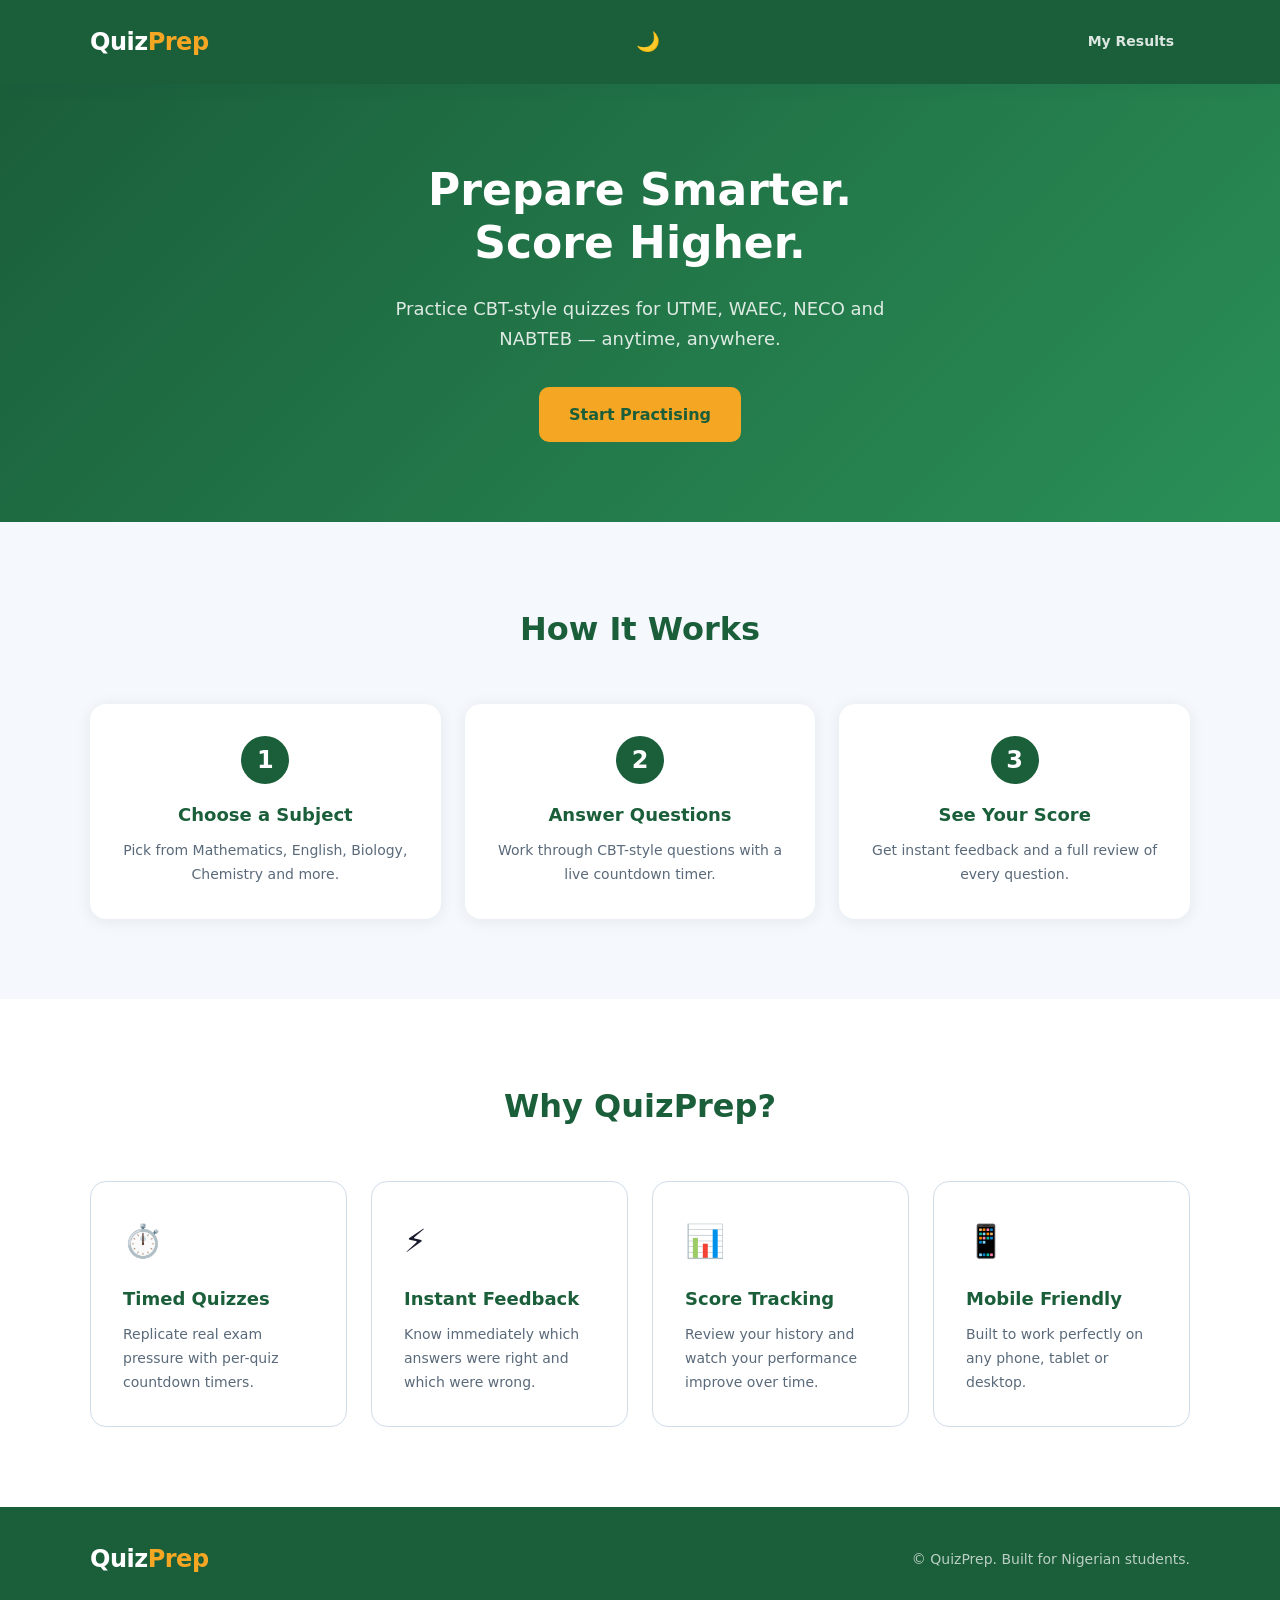
==== commit 7372eb5e: "feat: auto-update footer copyright year" ====
--- a/index.html
+++ b/index.html
@@ -56,7 +56,6 @@
                 </p>
                 <a href="quiz-select.html" class="btn btn--primary"
                     >Start Practising</a
-                >
                 >
             </div>
         </header>
@@ -145,7 +144,7 @@
             <div class="container footer__inner">
                 <a href="index.html" class="nav__logo">Quiz<span>Prep</span></a>
                 <p class="footer__copy">
-                    &copy; 2025 QuizPrep. Built for Nigerian students.
+                   &copy; <span id="footerYear"></span> QuizPrep. Built for Nigerian students.
                 </p>
             </div>
         </footer>
